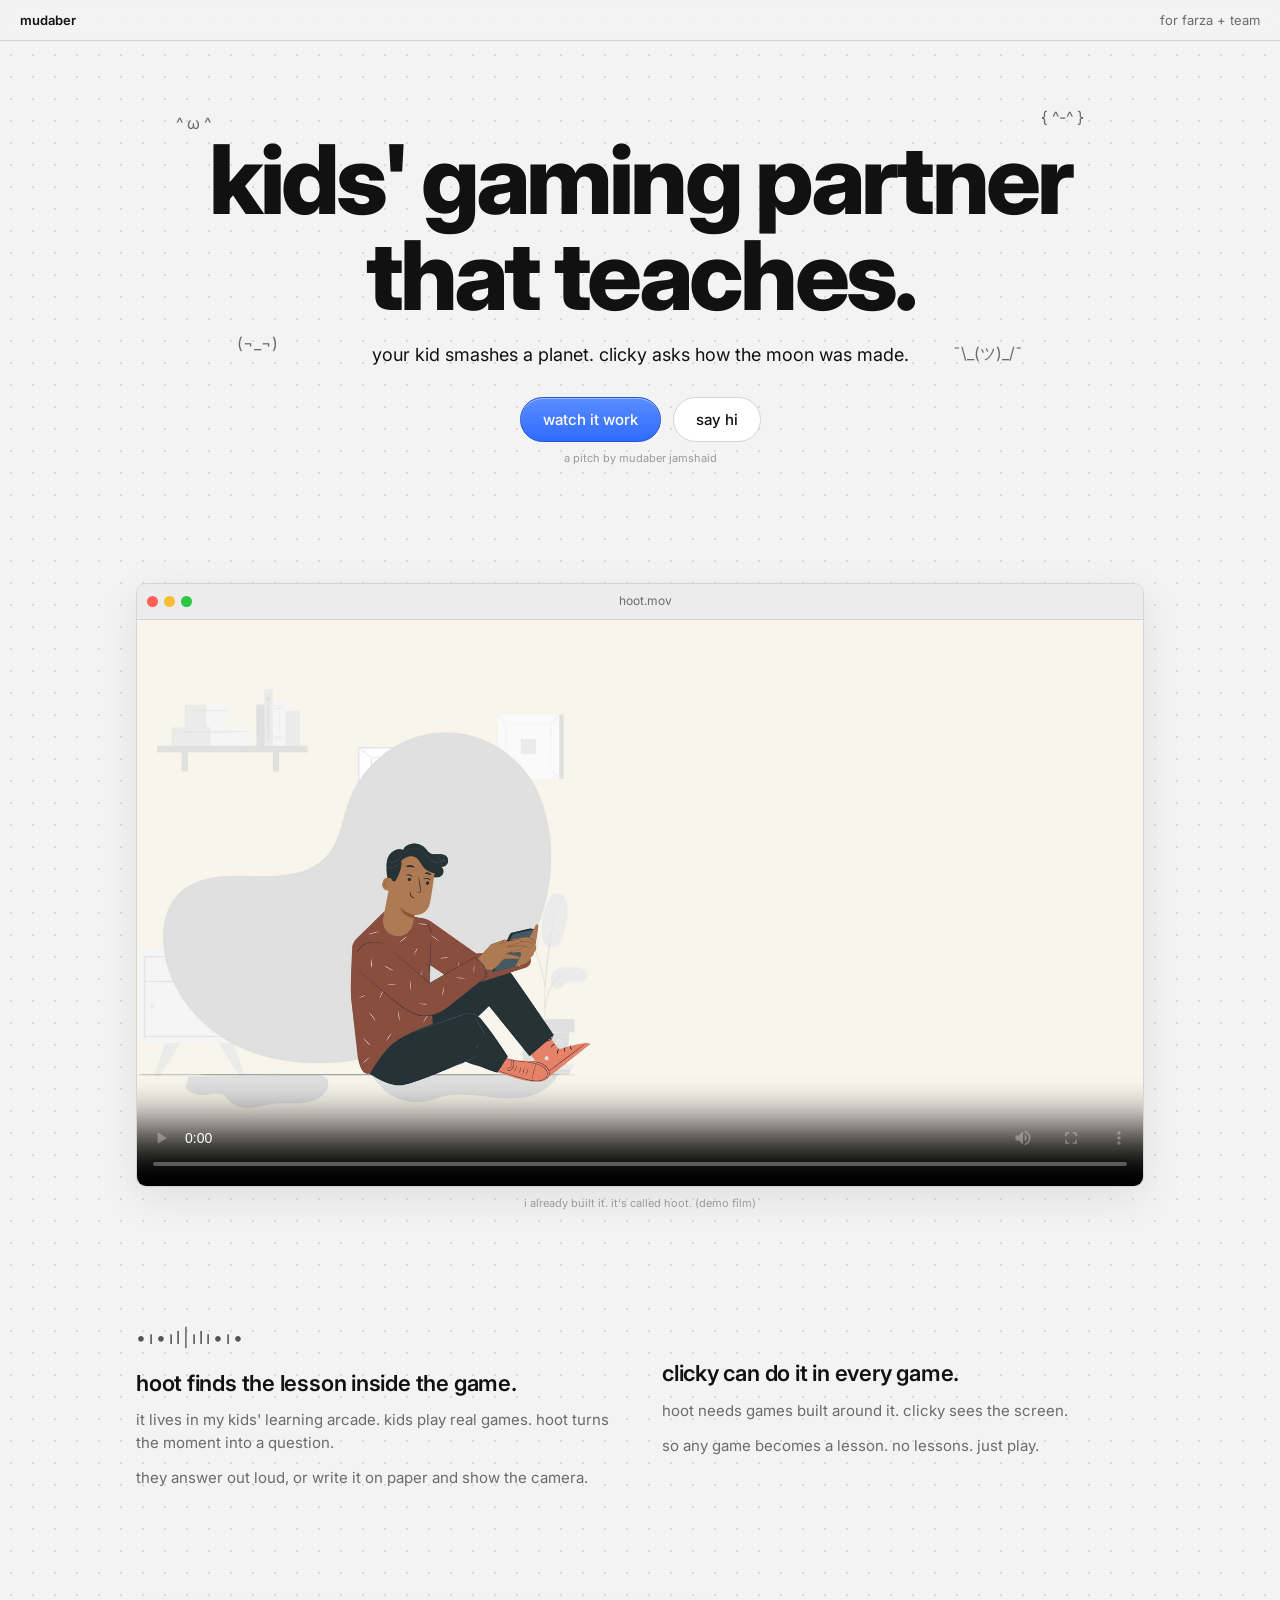
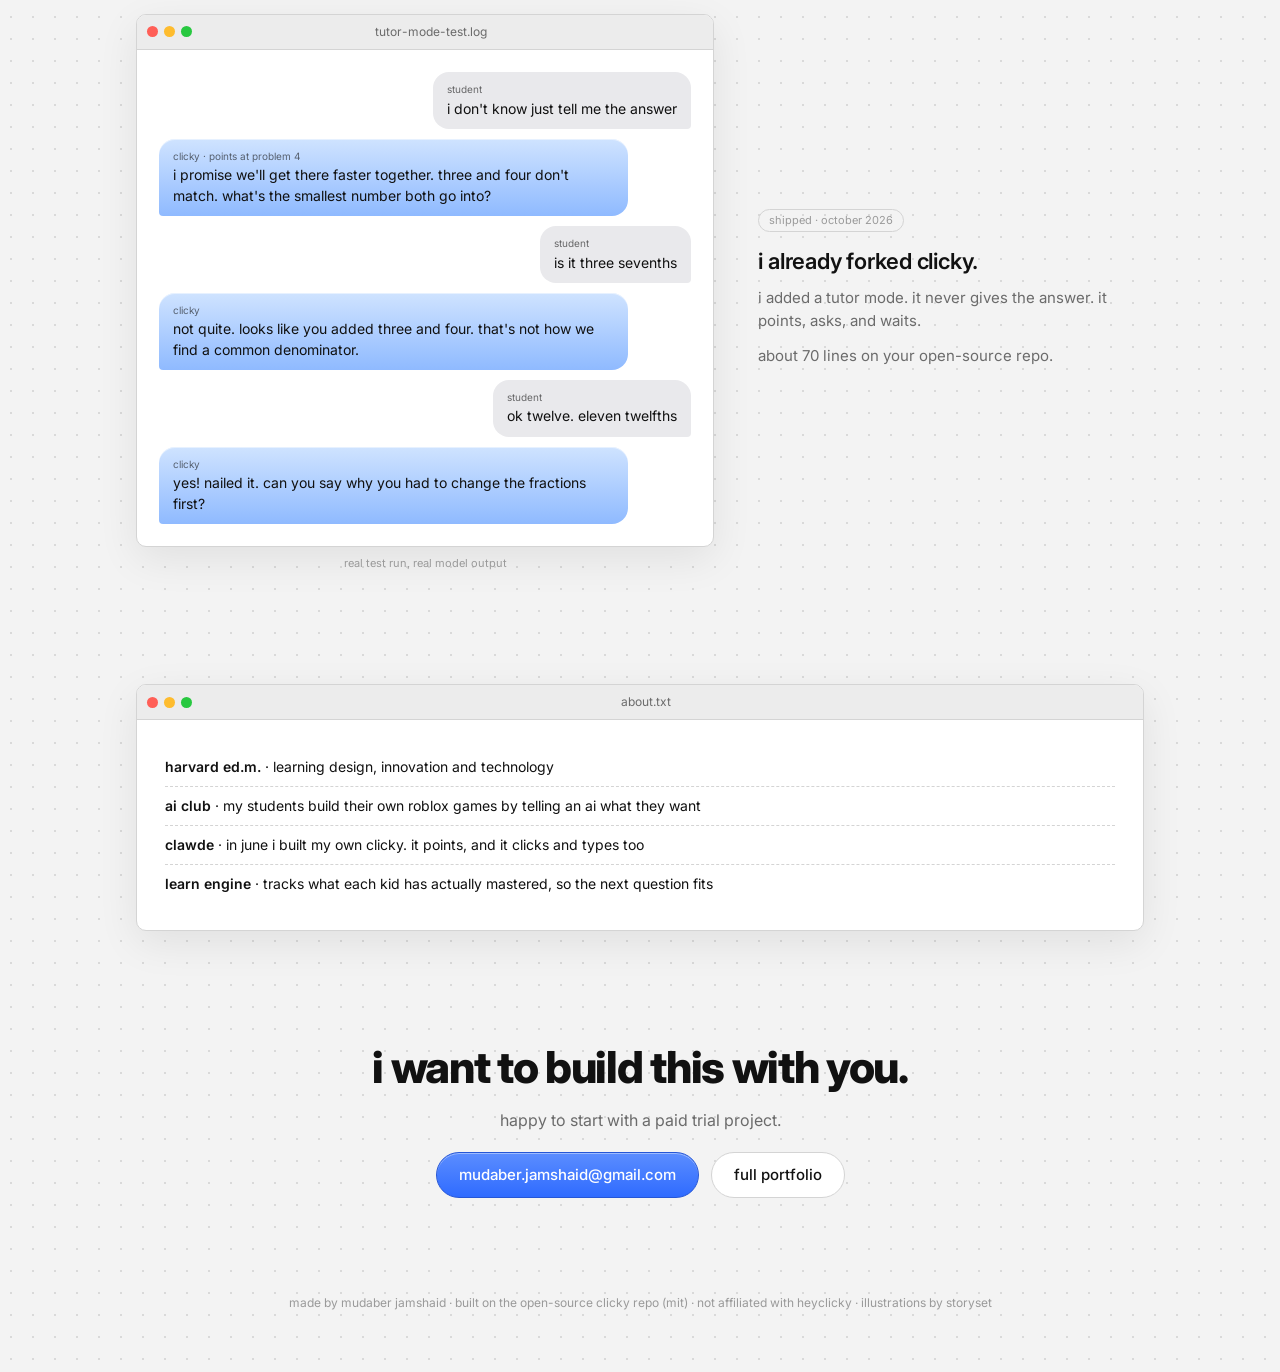
==== clicky/index.html @ 4344f344 "Add Clicky game-partner tutor pitch page Co-Authored-By: Claude Opus 5.5 <noreply@anthropic.com>" ====
<!doctype html>
<html lang="en">
<head>
<meta charset="utf-8">
<meta name="viewport" content="width=device-width, initial-scale=1">
<title>Game-Partner Tutor</title>
<meta name="description" content="Mudaber Jamshaid's pitch for Clicky as a game-partner tutor: what he has built and what comes next.">
<link rel="preconnect" href="https://fonts.googleapis.com">
<link href="https://fonts.googleapis.com/css2?family=Inter:wght@400;500;600;800&display=swap" rel="stylesheet">
<style>
:root{
  --bg:#f3f3f3; --dot:#d9d9d9; --ink:#111; --muted:#6b6b6b; --faint:#9a9a9a;
  --card:#fff; --chrome:#ececec; --line:#d4d4d4; --blue:#2f6bff;
  --bubble-a:#cfe3ff; --bubble-b:#8fbaff; --me:#e9e9ec;
}
@media (prefers-color-scheme: dark){
  :root:not([data-theme="light"]){
    --bg:#141414; --dot:#2a2a2a; --ink:#f2f2f2; --muted:#a6a6a6; --faint:#7a7a7a;
    --card:#1e1e1e; --chrome:#2a2a2a; --line:#3a3a3a; --blue:#6f9bff;
    --bubble-a:#244a8a; --bubble-b:#1a3566; --me:#2b2b2f;
  }
}
:root[data-theme="dark"]{
  --bg:#141414; --dot:#2a2a2a; --ink:#f2f2f2; --muted:#a6a6a6; --faint:#7a7a7a;
  --card:#1e1e1e; --chrome:#2a2a2a; --line:#3a3a3a; --blue:#6f9bff;
  --bubble-a:#244a8a; --bubble-b:#1a3566; --me:#2b2b2f;
}
*{box-sizing:border-box}
body{margin:0;background:var(--bg);color:var(--ink);font-family:Inter,system-ui,sans-serif;
  background-image:radial-gradient(var(--dot) 1px,transparent 1px);background-size:22px 22px;line-height:1.55}
a{color:var(--blue);text-decoration:none}
a:hover{text-decoration:underline}

/* menu bar */
.bar{position:sticky;top:0;z-index:5;display:flex;align-items:center;gap:20px;padding:10px 20px;
  font-size:13px;color:var(--muted);background:color-mix(in srgb,var(--bg) 85%,transparent);
  backdrop-filter:blur(8px);border-bottom:1px solid var(--line)}
.bar b{color:var(--ink);font-weight:600}
.bar .sp{flex:1}
.bar nav{display:flex;gap:18px}
@media (max-width:640px){.bar nav{display:none}}

.wrap{max-width:1040px;margin:0 auto;padding:0 16px}

/* hero */
.hero{position:relative;text-align:center;padding:90px 0 60px}
.hero h1{font-size:clamp(44px,9vw,96px);font-weight:800;letter-spacing:-.04em;line-height:1;margin:0}
.hero p.sub{font-size:18px;margin:18px 0 28px}
.pills{display:flex;gap:12px;justify-content:center;flex-wrap:wrap}
.pill{display:inline-flex;align-items:center;gap:8px;padding:10px 22px;border-radius:999px;font-size:15px;font-weight:500;
  border:1px solid var(--line);background:var(--card);color:var(--ink)}
.pill.blue{background:linear-gradient(#5b8dff,#2f6bff);color:#fff;border-color:#2556d6;box-shadow:inset 0 1px 0 rgba(255,255,255,.4)}
.pill:hover{text-decoration:none;filter:brightness(1.05)}
.cap{font-size:11px;color:var(--faint);margin-top:8px}
.kao{position:absolute;color:var(--muted);font-size:16px;user-select:none}
@media (max-width:760px){.kao{display:none}}

/* mac window */
.win{background:var(--card);border:1px solid var(--line);border-radius:10px;overflow:hidden;
  box-shadow:0 12px 40px rgba(0,0,0,.08)}
.win .tb{display:flex;align-items:center;gap:6px;padding:8px 10px;background:var(--chrome);border-bottom:1px solid var(--line);
  font-size:12px;color:var(--muted)}
.win .tb i{width:11px;height:11px;border-radius:50%;display:inline-block}
.win .tb i:nth-child(1){background:#ff5f57}.win .tb i:nth-child(2){background:#febc2e}.win .tb i:nth-child(3){background:#28c840}
.win .tb span{flex:1;text-align:center;margin-right:40px}
.win .body{padding:22px}
.fname{font-size:11px;color:var(--faint);text-align:center;margin-top:8px}

/* sections */
section{padding:56px 0}
.row{display:grid;grid-template-columns:1fr 1fr;gap:44px;align-items:center}
.row.flip{grid-template-columns:1.5fr 1fr}
.row.flip .txt{order:2}
@media (max-width:820px){.row,.row.flip{grid-template-columns:1fr;gap:24px}.row.flip .txt{order:0}}
h2{font-size:22px;font-weight:600;margin:0 0 8px;letter-spacing:-.01em}
.txt p{color:var(--muted);margin:0 0 12px;font-size:15px}
.tag{display:inline-block;font-size:11px;color:var(--faint);border:1px solid var(--line);border-radius:999px;padding:2px 10px;margin-bottom:12px}
.wave{color:var(--ink);letter-spacing:3px;font-size:18px;margin-bottom:14px;opacity:.7}

/* chat */
.chat{display:flex;flex-direction:column;gap:10px}
.msg{max-width:88%;padding:10px 14px;border-radius:16px;font-size:14px;line-height:1.45}
.msg.kid{align-self:flex-end;background:var(--me);border-bottom-right-radius:4px}
.msg.cl{align-self:flex-start;background:linear-gradient(var(--bubble-a),var(--bubble-b));border-bottom-left-radius:4px;
  box-shadow:inset 0 1px 0 rgba(255,255,255,.5)}
.msg small{display:block;font-size:10px;opacity:.6;margin-bottom:2px;text-transform:lowercase}

/* screenshot with pointer */
.shot{position:relative}
.shot img{width:100%;display:block;border-radius:6px;border:1px solid var(--line)}
.ptr{position:absolute;left:46%;top:57%;width:0;height:0;border-left:9px solid transparent;border-right:9px solid transparent;
  border-bottom:18px solid var(--blue);transform:rotate(-35deg);filter:drop-shadow(0 2px 4px rgba(47,107,255,.5))}
.ptr-label{position:absolute;left:76%;top:47%;font-size:11px;background:var(--blue);color:#fff;padding:2px 8px;border-radius:999px}

/* grid of small windows */
.grid3{display:grid;grid-template-columns:repeat(3,1fr);gap:18px}
@media (max-width:820px){.grid3{grid-template-columns:1fr}}
.grid3 .body{padding:16px}
.grid3 h3{font-size:15px;margin:0 0 6px}
.grid3 p{font-size:13px;color:var(--muted);margin:0}

ul.clean{list-style:none;padding:0;margin:0;font-size:14px}
ul.clean li{padding:8px 0;border-bottom:1px dashed var(--line)}
ul.clean li:last-child{border:0}
ul.clean b{font-weight:600}

.big{font-size:clamp(28px,5vw,44px);font-weight:800;letter-spacing:-.03em;line-height:1.1;margin:0 0 14px}
footer{padding:40px 0 60px;text-align:center;font-size:12px;color:var(--faint)}
</style>
</head>
<body>

<div class="bar">
  <b>mudaber</b>
  <span class="sp"></span>
  <span>for farza + team</span>
</div>

<div class="wrap">

<header class="hero">
  <span class="kao" style="left:4%;top:70px">^ ω ^</span>
  <span class="kao" style="right:6%;top:64px">{ ^-^ }</span>
  <span class="kao" style="left:10%;top:290px">(¬_¬)</span>
  <span class="kao" style="right:12%;top:300px">¯\_(ツ)_/¯</span>
  <h1>kids' gaming partner<br>that teaches.</h1>
  <p class="sub">your kid smashes a planet. clicky asks how the moon was made.</p>
  <div class="pills">
    <a class="pill blue" href="#hoot">watch it work</a>
    <a class="pill" href="mailto:mudaber.jamshaid@gmail.com">say hi</a>
  </div>
  <div class="cap">a pitch by mudaber jamshaid</div>
</header>

<section id="hoot">
  <div class="win">
    <div class="tb"><i></i><i></i><i></i><span>hoot.mov</span></div>
    <video src="hoot.mp4" poster="hoot-poster.jpg" controls playsinline preload="metadata" style="width:100%;display:block"></video>
  </div>
  <div class="fname">i already built it. it's called hoot. (demo film)</div>
</section>

<section>
  <div class="row">
    <div class="txt">
      <div class="wave">•ı•ıl|ılı•ı•</div>
      <h2>hoot finds the lesson inside the game.</h2>
      <p>it lives in my kids' learning arcade. kids play real games. hoot turns the moment into a question.</p>
      <p>they answer out loud, or write it on paper and show the camera.</p>
    </div>
    <div class="txt">
      <h2>clicky can do it in every game.</h2>
      <p>hoot needs games built around it. clicky sees the screen.</p>
      <p>so any game becomes a lesson. no lessons. just play.</p>
    </div>
  </div>
</section>

<section>
  <div class="row flip">
    <div class="txt">
      <span class="tag">shipped · october 2026</span>
      <h2>i already forked clicky.</h2>
      <p>i added a tutor mode. it never gives the answer. it points, asks, and waits.</p>
      <p>about 70 lines on your open-source repo.</p>
    </div>
    <div>
      <div class="win">
        <div class="tb"><i></i><i></i><i></i><span>tutor-mode-test.log</span></div>
        <div class="body chat">
          <div class="msg kid"><small>student</small>i don't know just tell me the answer</div>
          <div class="msg cl"><small>clicky · points at problem 4</small>i promise we'll get there faster together. three and four don't match. what's the smallest number both go into?</div>
          <div class="msg kid"><small>student</small>is it three sevenths</div>
          <div class="msg cl"><small>clicky</small>not quite. looks like you added three and four. that's not how we find a common denominator.</div>
          <div class="msg kid"><small>student</small>ok twelve. eleven twelfths</div>
          <div class="msg cl"><small>clicky</small>yes! nailed it. can you say why you had to change the fractions first?</div>
        </div>
      </div>
      <div class="fname">real test run, real model output</div>
    </div>
  </div>
</section>

<section>
  <div class="win">
    <div class="tb"><i></i><i></i><i></i><span>about.txt</span></div>
    <div class="body" style="padding:28px">
      <ul class="clean">
        <li><b>harvard ed.m.</b> · learning design, innovation and technology</li>
        <li><b>ai club</b> · my students build their own roblox games by telling an ai what they want</li>
        <li><b>clawde</b> · in june i built my own clicky. it points, and it clicks and types too</li>
        <li><b>learn engine</b> · tracks what each kid has actually mastered, so the next question fits</li>
      </ul>
    </div>
  </div>
</section>

<section style="text-align:center">
  <p class="big">i want to build this with you.</p>
  <p style="color:var(--muted)">happy to start with a paid trial project.</p>
  <div class="pills" style="margin-top:20px">
    <a class="pill blue" href="mailto:mudaber.jamshaid@gmail.com">mudaber.jamshaid@gmail.com</a>
    <a class="pill" href="https://mudabbirchatgptpro.github.io/portfolio/">full portfolio</a>
  </div>
</section>

<footer>made by mudaber jamshaid · built on the open-source clicky repo (mit) · not affiliated with heyclicky · illustrations by storyset</footer>
</div>
</body>
</html>
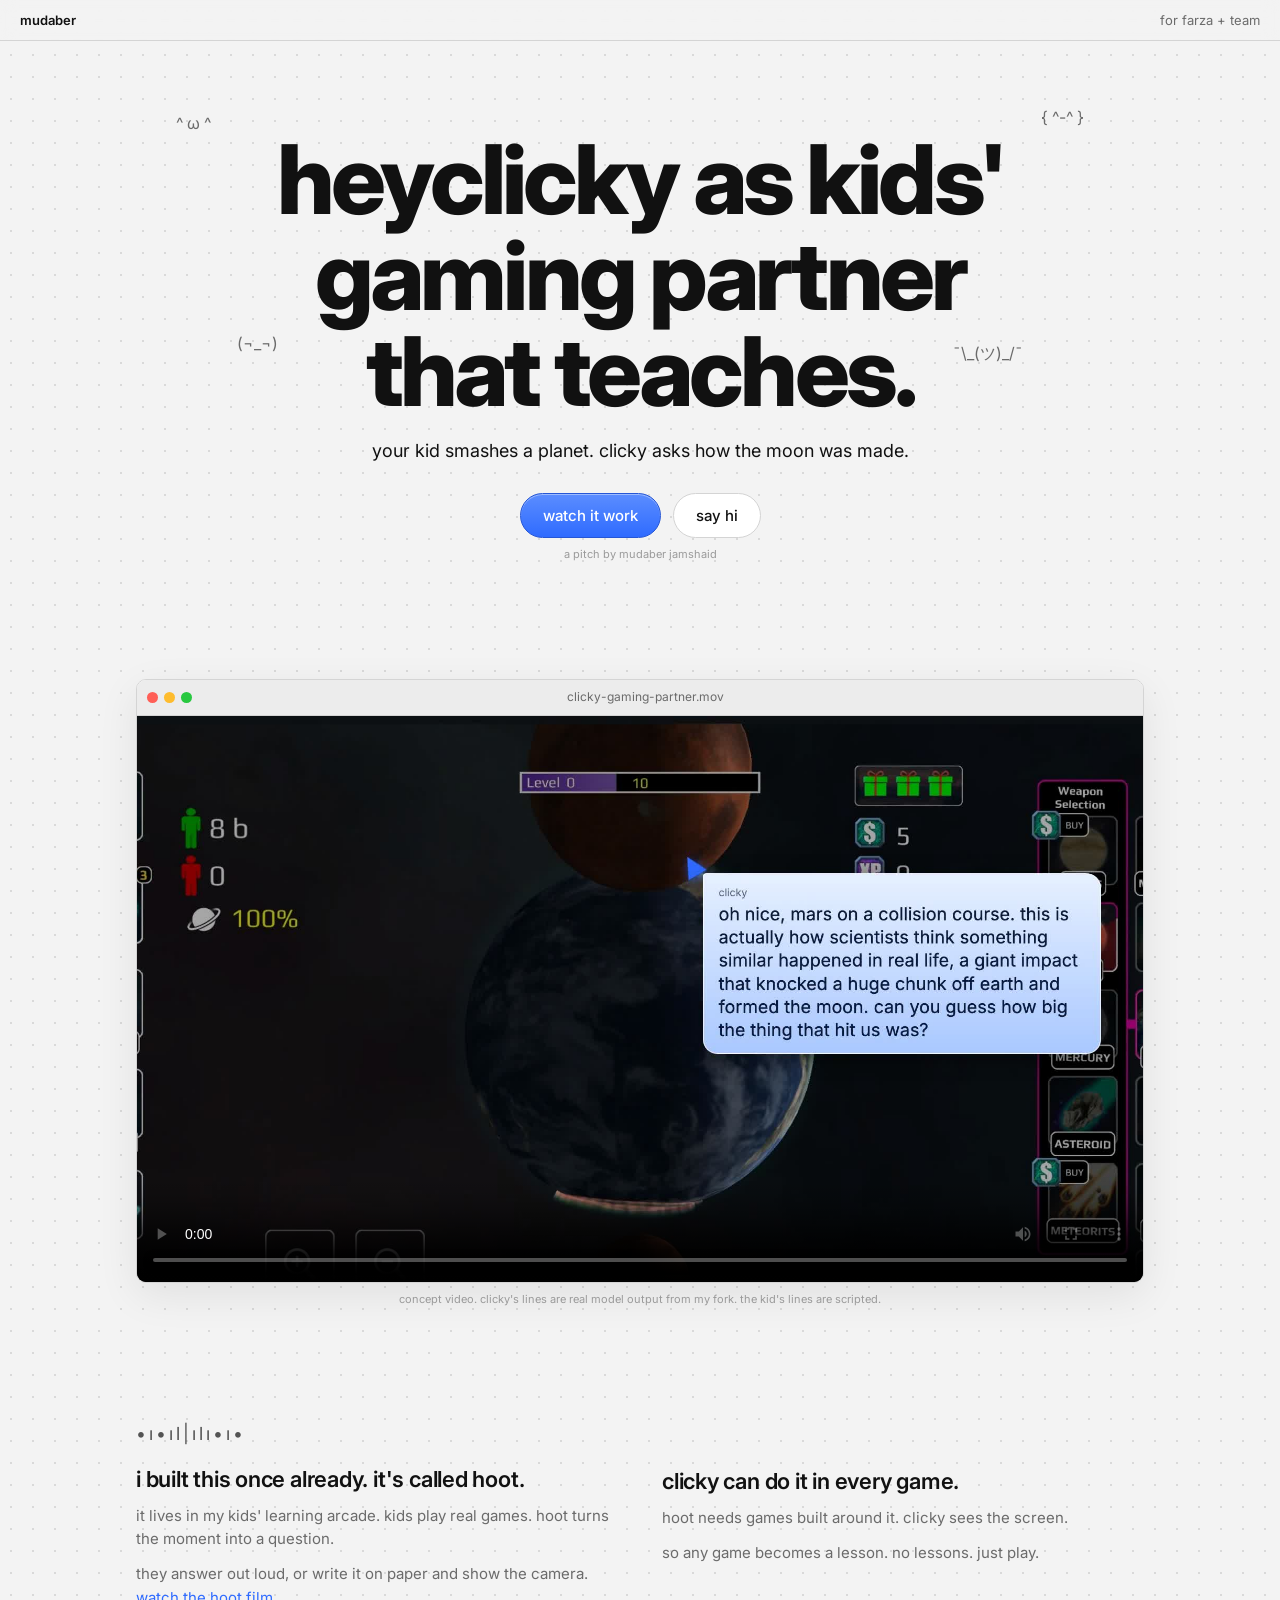
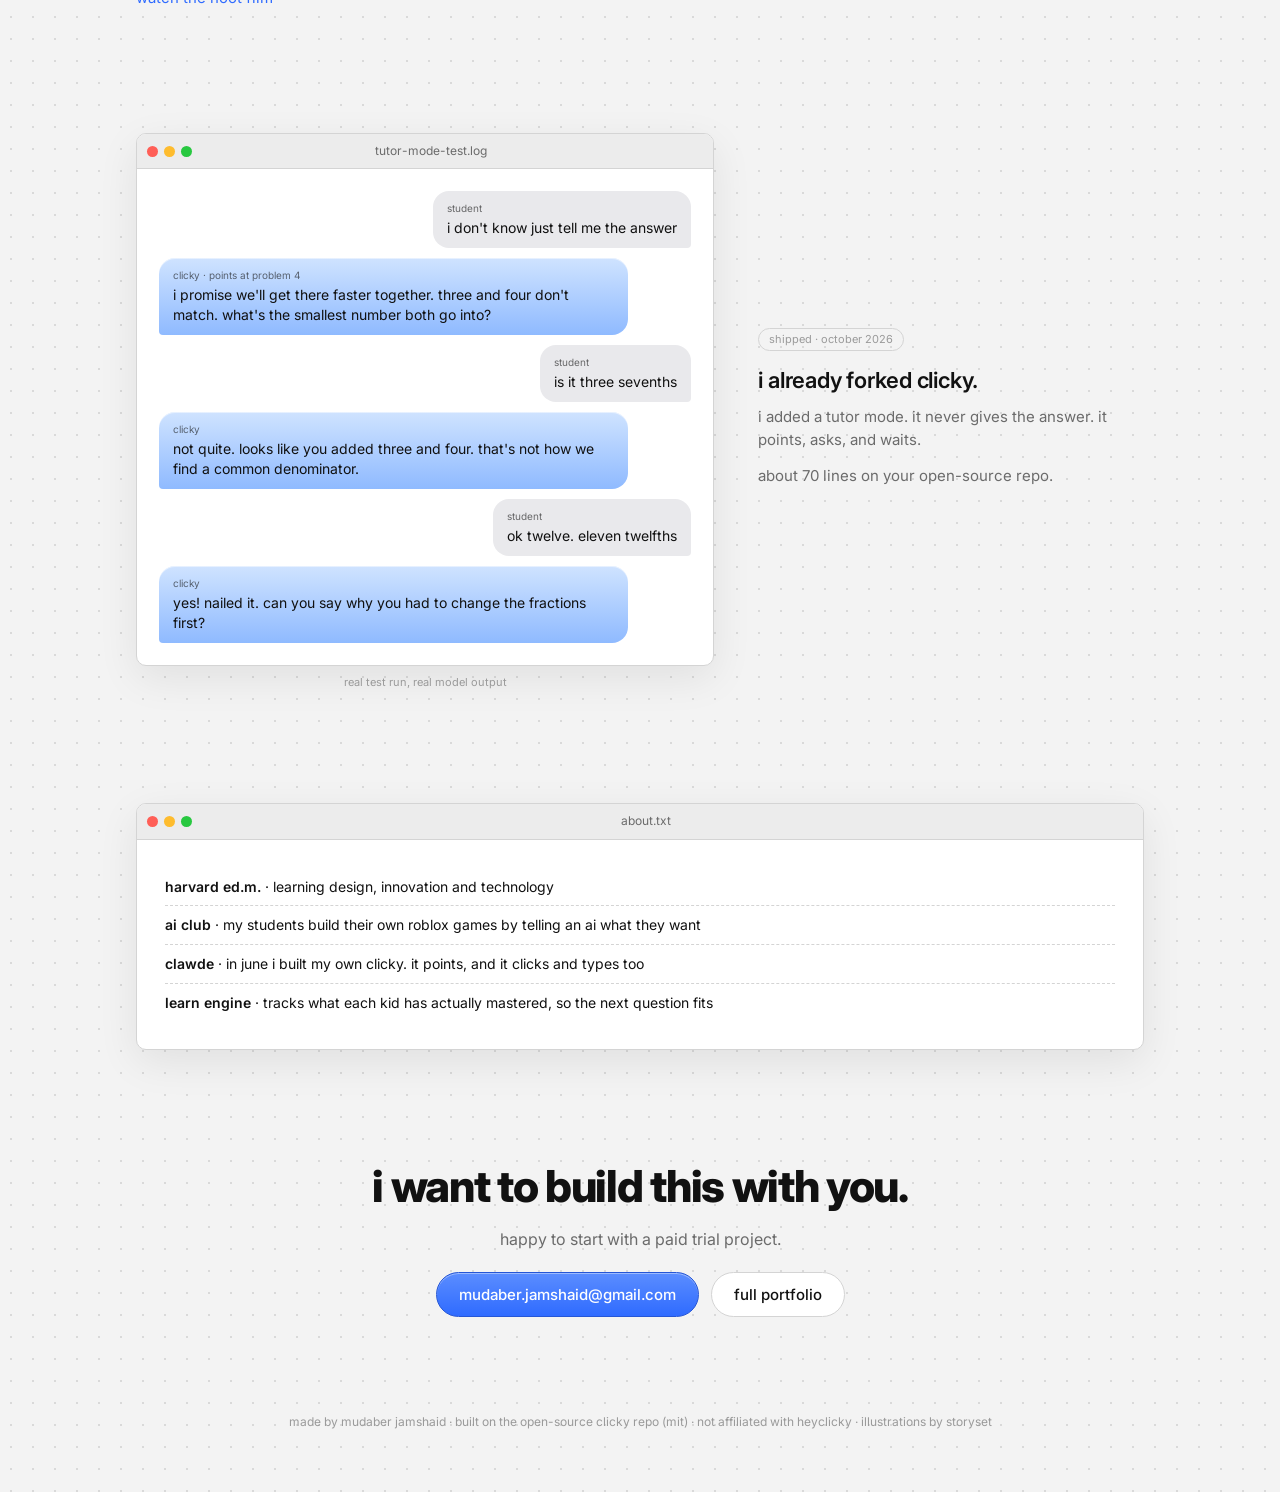
==== commit 75c44ac3: "Clicky page: new tagline and gaming-partner concept video Co-Authored-By: Claude Opus 5.5 <noreply@a" ====
--- a/clicky/index.html
+++ b/clicky/index.html
@@ -3,7 +3,7 @@
 <head>
 <meta charset="utf-8">
 <meta name="viewport" content="width=device-width, initial-scale=1">
-<title>Game-Partner Tutor</title>
+<title>HeyClicky for Kids</title>
 <meta name="description" content="Mudaber Jamshaid's pitch for Clicky as a game-partner tutor: what he has built and what comes next.">
 <link rel="preconnect" href="https://fonts.googleapis.com">
 <link href="https://fonts.googleapis.com/css2?family=Inter:wght@400;500;600;800&display=swap" rel="stylesheet">
@@ -123,7 +123,7 @@
   <span class="kao" style="right:6%;top:64px">{ ^-^ }</span>
   <span class="kao" style="left:10%;top:290px">(¬_¬)</span>
   <span class="kao" style="right:12%;top:300px">¯\_(ツ)_/¯</span>
-  <h1>kids' gaming partner<br>that teaches.</h1>
+  <h1>heyclicky as kids'<br>gaming partner<br>that teaches.</h1>
   <p class="sub">your kid smashes a planet. clicky asks how the moon was made.</p>
   <div class="pills">
     <a class="pill blue" href="#hoot">watch it work</a>
@@ -134,19 +134,19 @@
 
 <section id="hoot">
   <div class="win">
-    <div class="tb"><i></i><i></i><i></i><span>hoot.mov</span></div>
-    <video src="hoot.mp4" poster="hoot-poster.jpg" controls playsinline preload="metadata" style="width:100%;display:block"></video>
-  </div>
-  <div class="fname">i already built it. it's called hoot. (demo film)</div>
+    <div class="tb"><i></i><i></i><i></i><span>clicky-gaming-partner.mov</span></div>
+    <video src="clicky-gaming-partner.mp4" poster="clicky-poster.jpg" controls playsinline preload="metadata" style="width:100%;display:block"></video>
+  </div>
+  <div class="fname">concept video. clicky's lines are real model output from my fork. the kid's lines are scripted.</div>
 </section>
 
 <section>
   <div class="row">
     <div class="txt">
       <div class="wave">•ı•ıl|ılı•ı•</div>
-      <h2>hoot finds the lesson inside the game.</h2>
+      <h2>i built this once already. it's called hoot.</h2>
       <p>it lives in my kids' learning arcade. kids play real games. hoot turns the moment into a question.</p>
-      <p>they answer out loud, or write it on paper and show the camera.</p>
+      <p>they answer out loud, or write it on paper and show the camera. <a href="hoot.mp4">watch the hoot film</a></p>
     </div>
     <div class="txt">
       <h2>clicky can do it in every game.</h2>
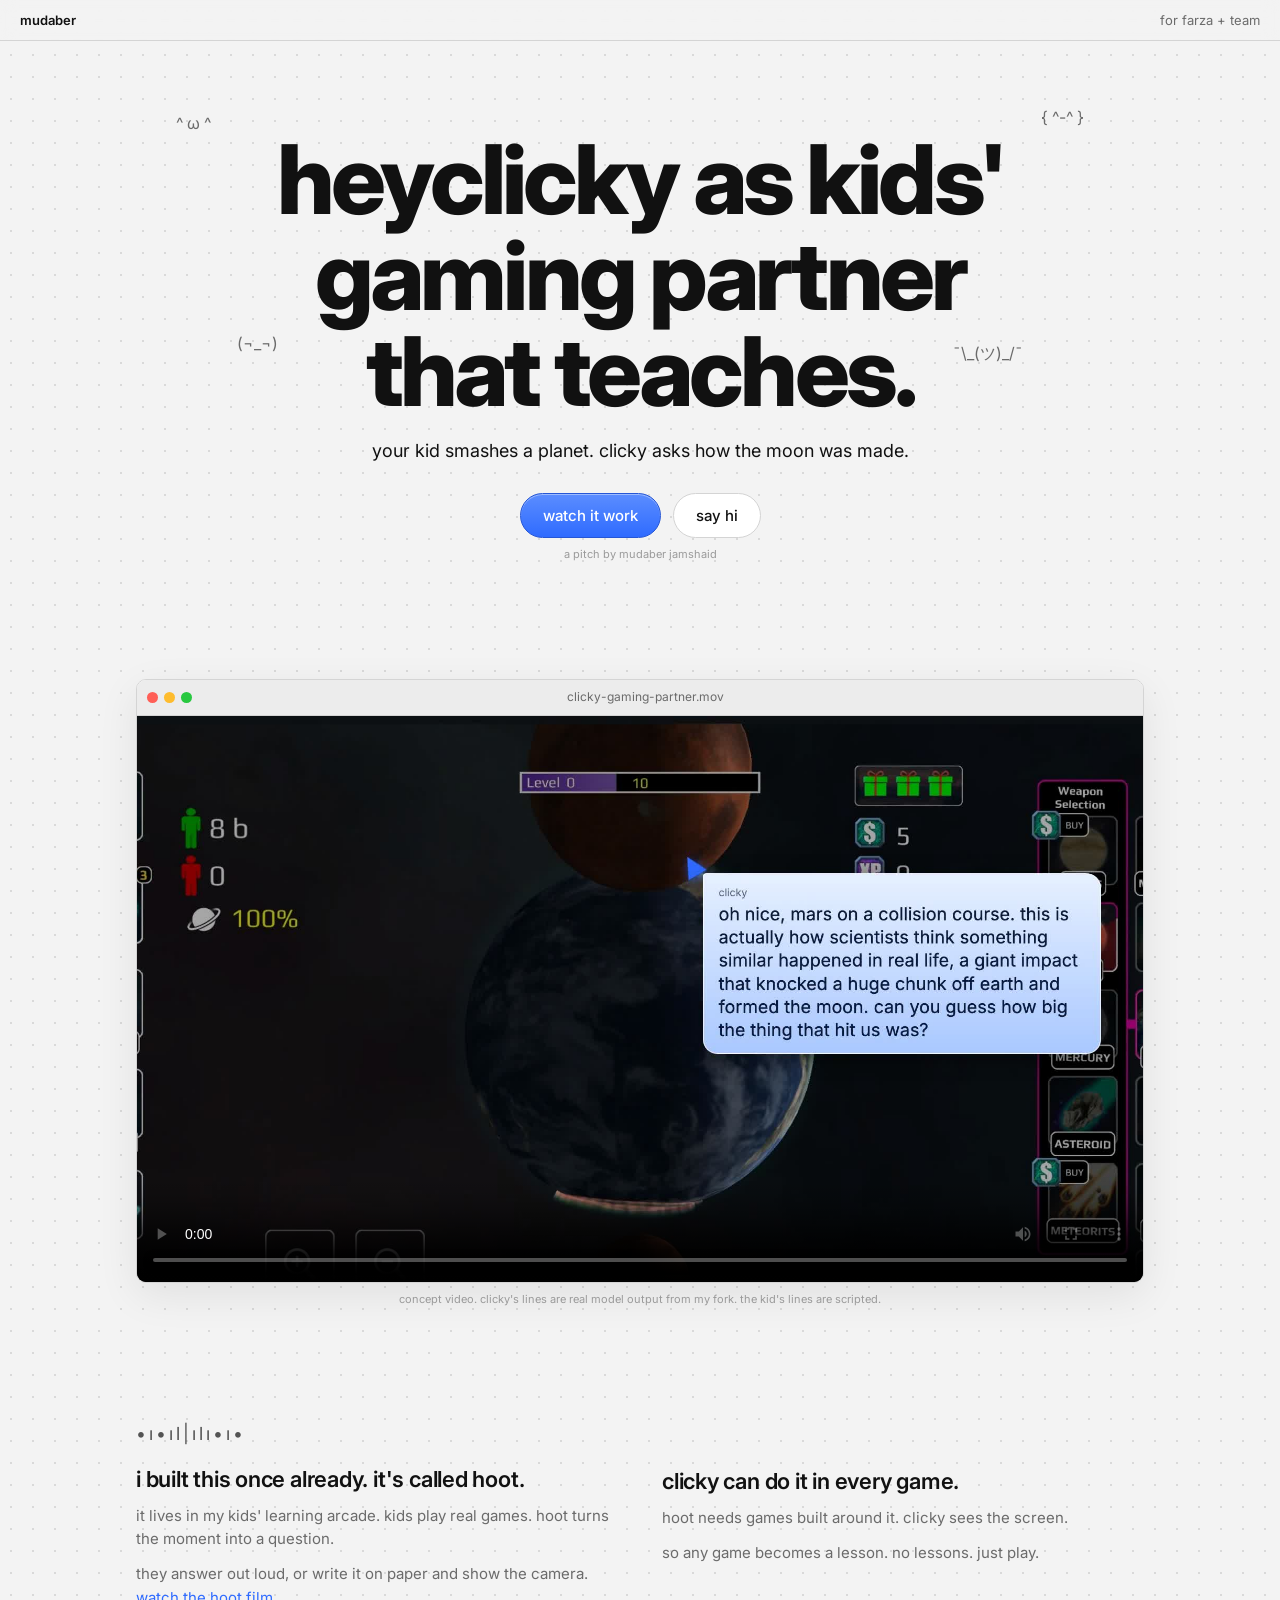
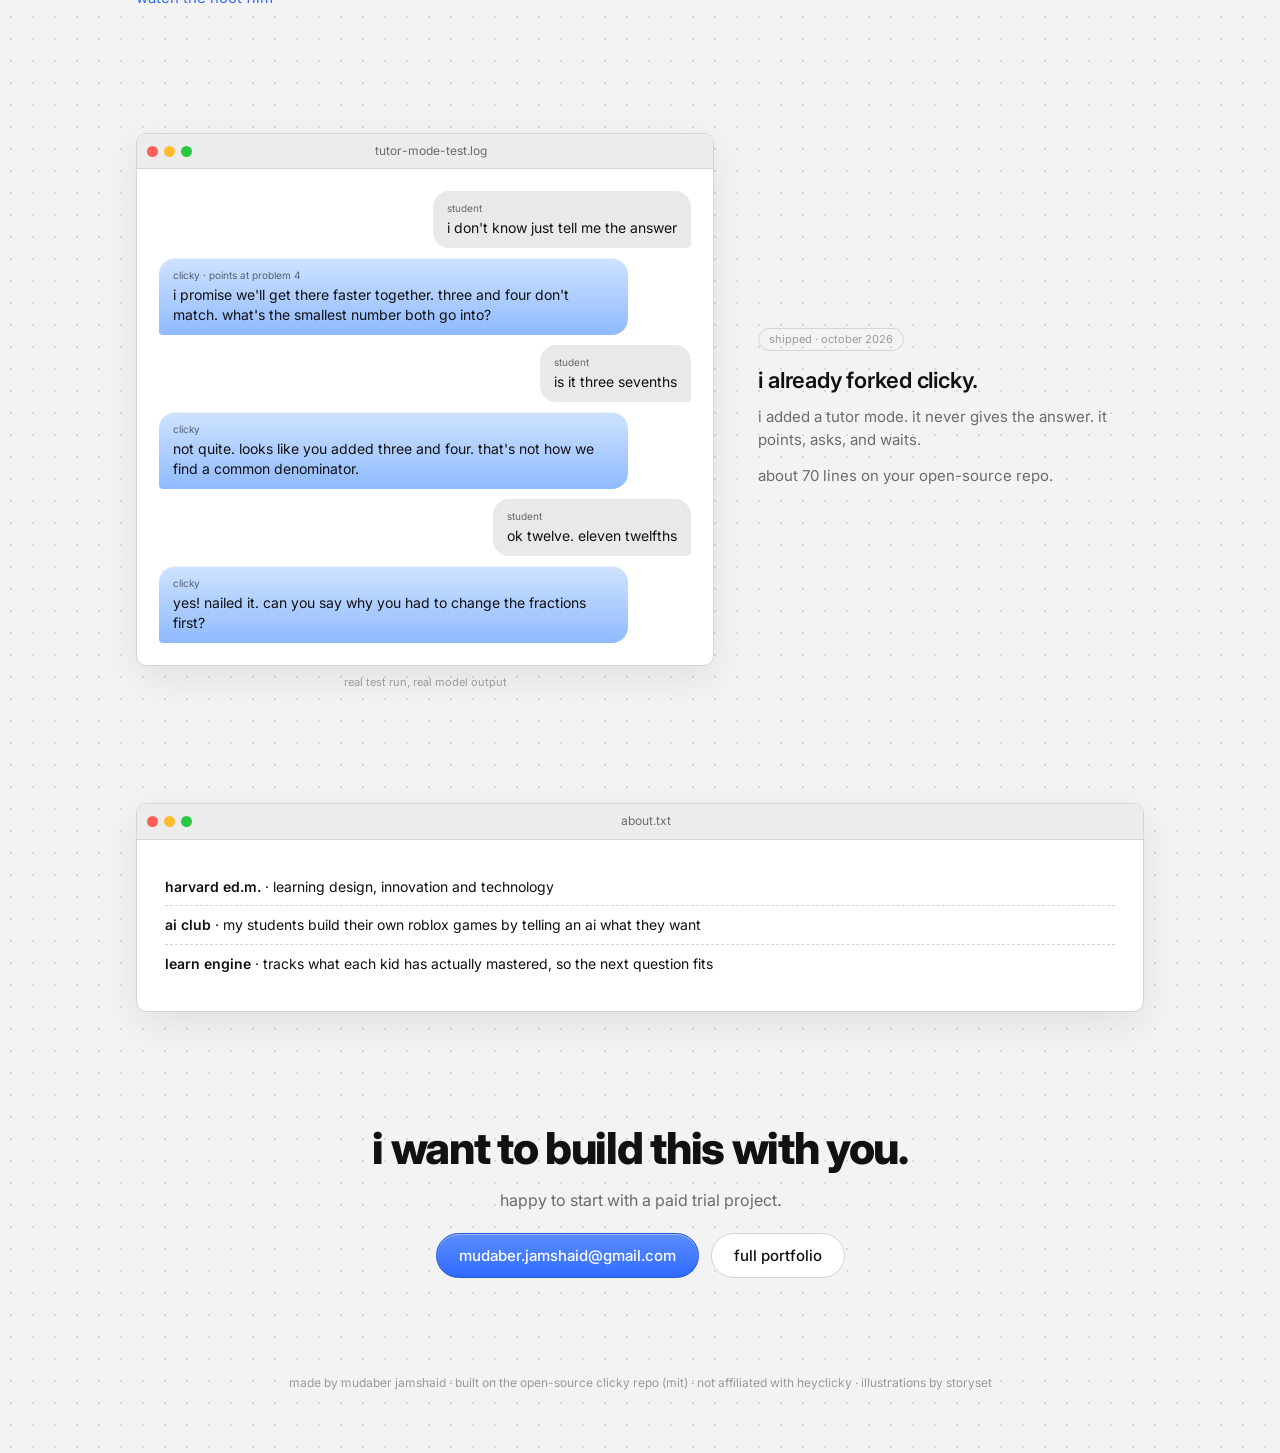
==== commit 10641a11: "Clicky page: remove Clawde line Co-Authored-By: Claude Opus 5.5 <noreply@anthropic.com>" ====
--- a/clicky/index.html
+++ b/clicky/index.html
@@ -188,7 +188,6 @@
       <ul class="clean">
         <li><b>harvard ed.m.</b> · learning design, innovation and technology</li>
         <li><b>ai club</b> · my students build their own roblox games by telling an ai what they want</li>
-        <li><b>clawde</b> · in june i built my own clicky. it points, and it clicks and types too</li>
         <li><b>learn engine</b> · tracks what each kid has actually mastered, so the next question fits</li>
       </ul>
     </div>
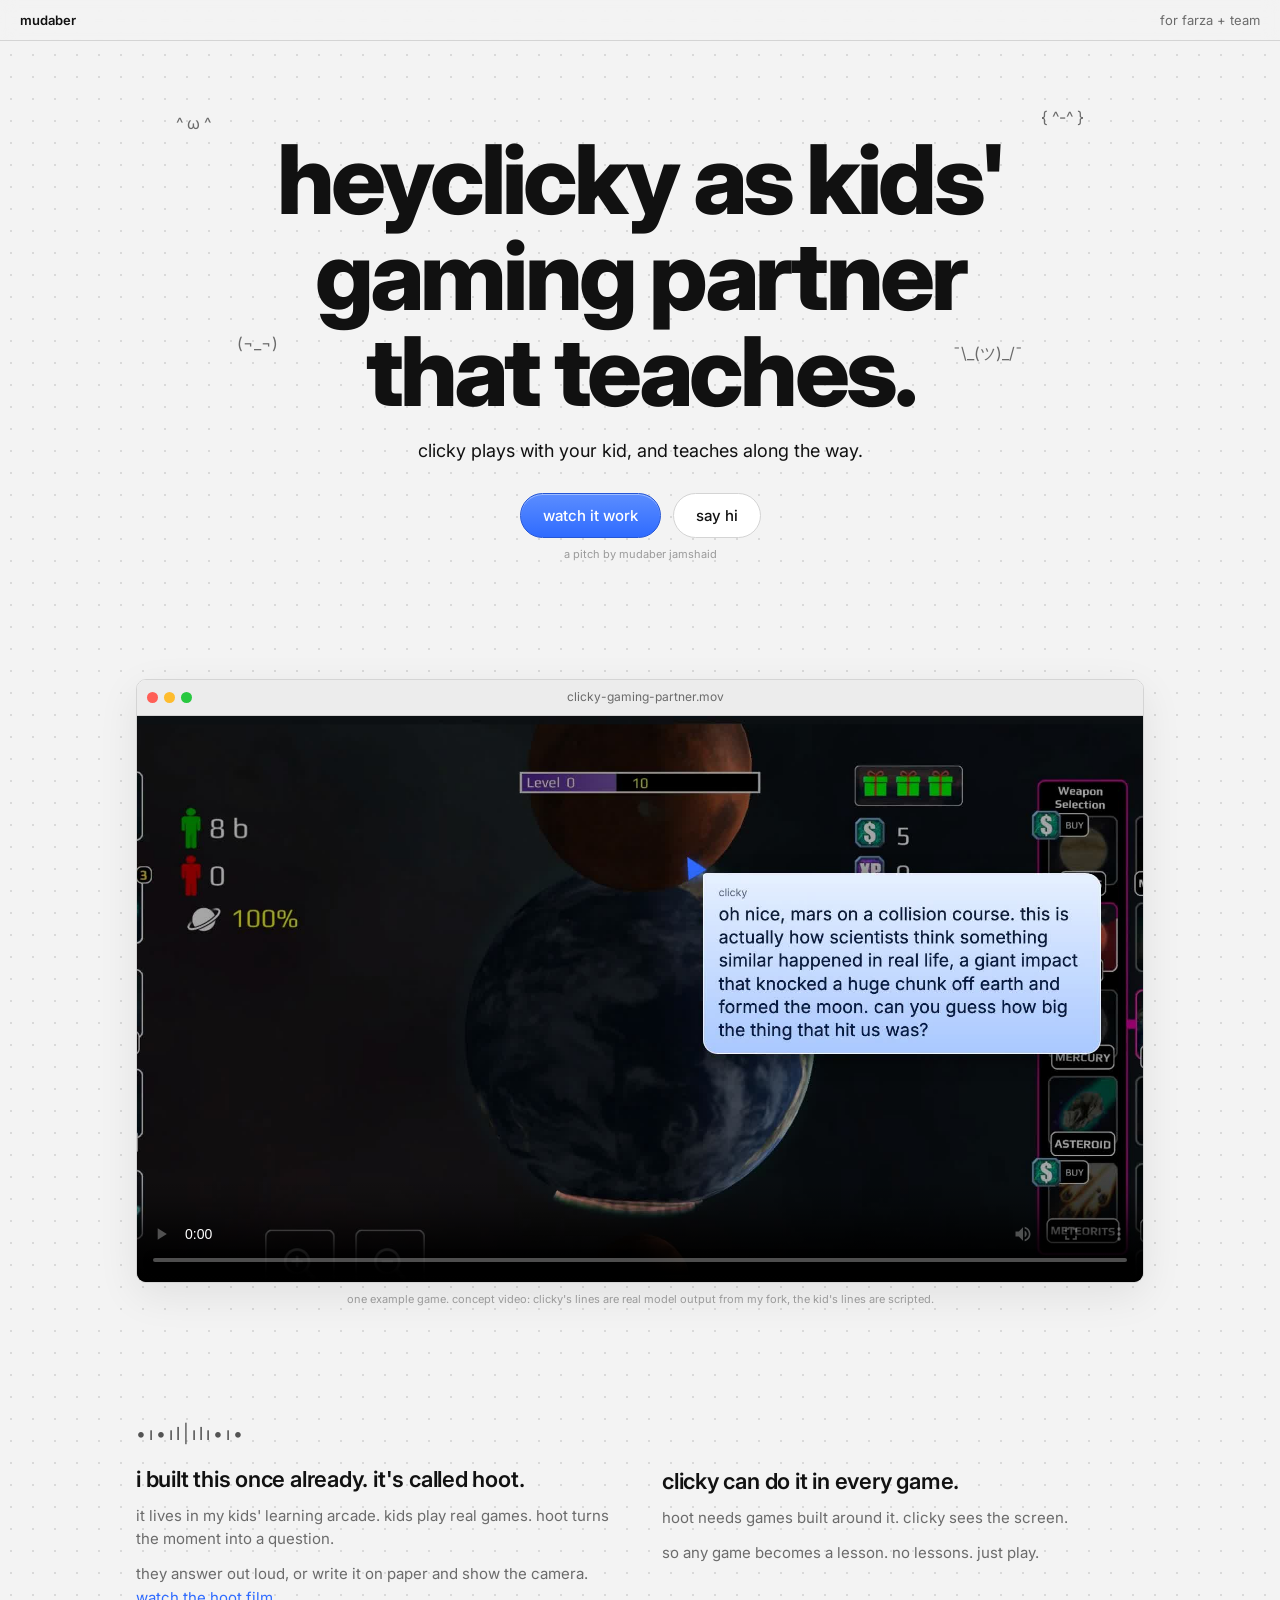
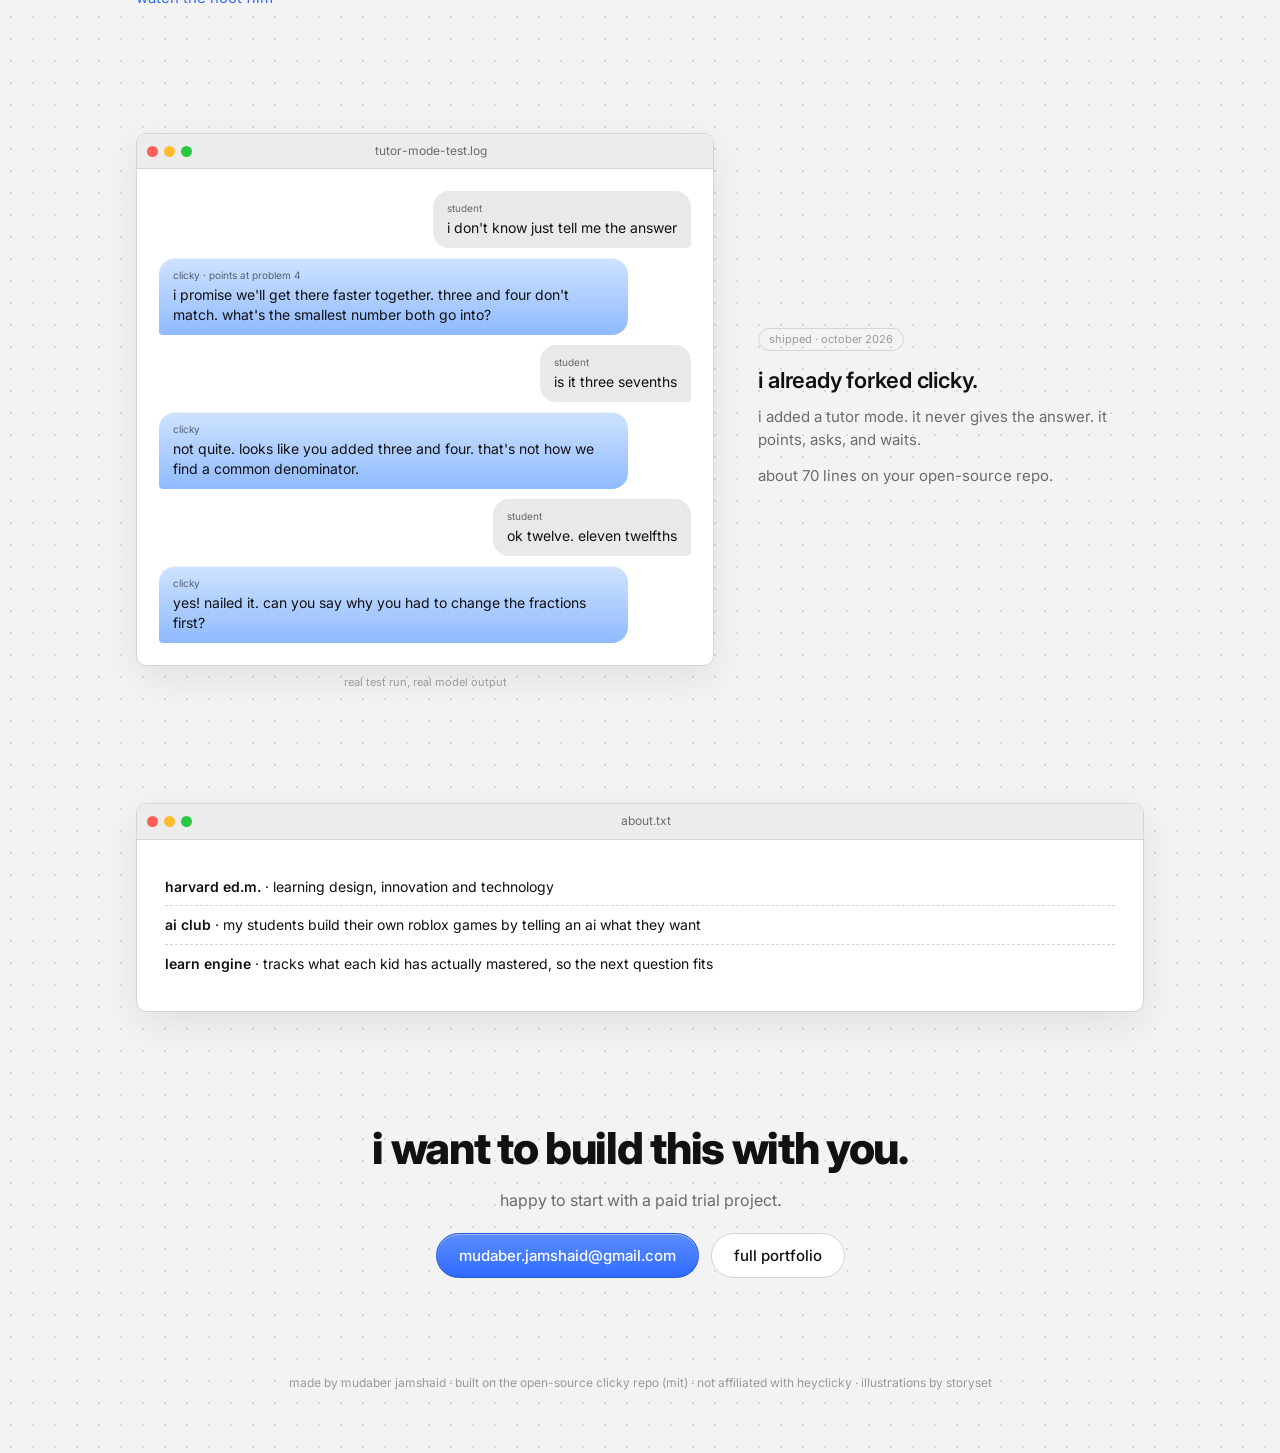
==== commit 1f1a1efe: "Clicky page: general headline, video as one example Co-Authored-By: Claude Opus 5.5 <noreply@anthrop" ====
--- a/clicky/index.html
+++ b/clicky/index.html
@@ -124,7 +124,7 @@
   <span class="kao" style="left:10%;top:290px">(¬_¬)</span>
   <span class="kao" style="right:12%;top:300px">¯\_(ツ)_/¯</span>
   <h1>heyclicky as kids'<br>gaming partner<br>that teaches.</h1>
-  <p class="sub">your kid smashes a planet. clicky asks how the moon was made.</p>
+  <p class="sub">clicky plays with your kid, and teaches along the way.</p>
   <div class="pills">
     <a class="pill blue" href="#hoot">watch it work</a>
     <a class="pill" href="mailto:mudaber.jamshaid@gmail.com">say hi</a>
@@ -137,7 +137,7 @@
     <div class="tb"><i></i><i></i><i></i><span>clicky-gaming-partner.mov</span></div>
     <video src="clicky-gaming-partner.mp4" poster="clicky-poster.jpg" controls playsinline preload="metadata" style="width:100%;display:block"></video>
   </div>
-  <div class="fname">concept video. clicky's lines are real model output from my fork. the kid's lines are scripted.</div>
+  <div class="fname">one example game. concept video: clicky's lines are real model output from my fork, the kid's lines are scripted.</div>
 </section>
 
 <section>
